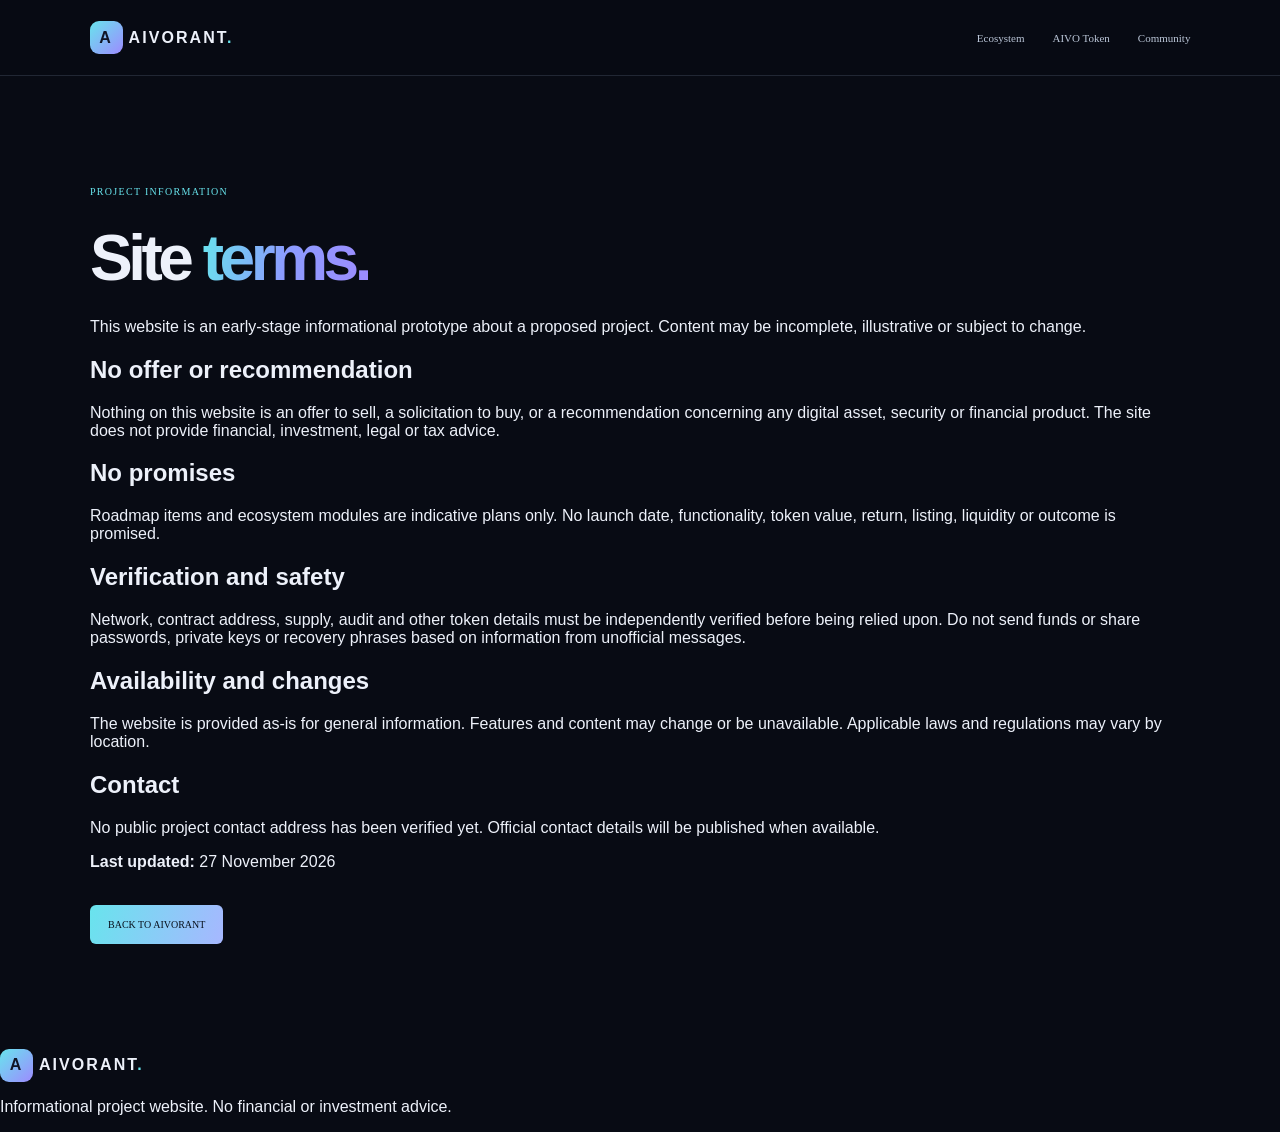
==== terms.html @ 702a3e5f "Add files via upload" ====
<!doctype html>
<html lang="en"><head><meta charset="utf-8"><meta name="viewport" content="width=device-width,initial-scale=1"><meta name="theme-color" content="#080b14"><meta name="robots" content="index,follow"><title>Site Terms — AIVORANT</title><link rel="icon" type="image/svg+xml" href="favicon.svg"><link rel="stylesheet" href="styles.css"></head>
<body><header><a class="brand" href="index.html"><b>A</b> AIVORANT<span>.</span></a><nav><a href="index.html#ecosystem">Ecosystem</a><a href="index.html#token">AIVO Token</a><a href="index.html#community">Community</a></nav></header>
<main class="section"><label>PROJECT INFORMATION</label><h1 style="font-size:clamp(38px,6vw,64px)">Site <em>terms.</em></h1><p>This website is an early-stage informational prototype about a proposed project. Content may be incomplete, illustrative or subject to change.</p>
<h2>No offer or recommendation</h2><p>Nothing on this website is an offer to sell, a solicitation to buy, or a recommendation concerning any digital asset, security or financial product. The site does not provide financial, investment, legal or tax advice.</p>
<h2>No promises</h2><p>Roadmap items and ecosystem modules are indicative plans only. No launch date, functionality, token value, return, listing, liquidity or outcome is promised.</p>
<h2>Verification and safety</h2><p>Network, contract address, supply, audit and other token details must be independently verified before being relied upon. Do not send funds or share passwords, private keys or recovery phrases based on information from unofficial messages.</p>
<h2>Availability and changes</h2><p>The website is provided as-is for general information. Features and content may change or be unavailable. Applicable laws and regulations may vary by location.</p>
<h2>Contact</h2><p>No public project contact address has been verified yet. Official contact details will be published when available.</p><p><strong>Last updated:</strong> 27 November 2026</p><a class="button" href="index.html">BACK TO AIVORANT</a></main><footer><a class="brand" href="index.html"><b>A</b> AIVORANT<span>.</span></a><p>Informational project website. No financial or investment advice.</p></footer></body></html>
---- styles.css ----
*{box-sizing:border-box}html{scroll-behavior:smooth}body{margin:0;background:#080b14;color:#edf1fa;font-family:Manrope,Arial,sans-serif}a{color:inherit;text-decoration:none}:root{--cyan:#68e4ed;--violet:#9d8bff;--line:rgba(190,208,255,.14);--muted:#929db1}header{height:76px;padding:0 7%;display:flex;align-items:center;justify-content:space-between;border-bottom:1px solid var(--line);position:sticky;top:0;background:#080b14ed;backdrop-filter:blur(16px);z-index:5}.brand{font-weight:800;letter-spacing:.13em}.brand b{display:inline-grid;place-items:center;background:linear-gradient(135deg,var(--cyan),var(--violet));color:#101526;border-radius:9px;width:33px;height:33px}.brand span{color:var(--cyan)}nav{display:flex;gap:28px;font:11px 'DM Mono';color:#bac5d7}nav a:hover{color:var(--cyan)}#menu{display:none}.hero{min-height:650px;padding:65px 8%;display:grid;grid-template-columns:1fr 1fr;align-items:center;background:radial-gradient(ellipse at 75% 48%,#637dff20,transparent 36%)}label,.hero label,.section>label,.section label:first-child{font:10px 'DM Mono';letter-spacing:.13em;color:var(--cyan)}h1{font-size:clamp(48px,6.7vw,86px);line-height:.98;letter-spacing:-.07em;margin:28px 0}em{font-style:normal;background:linear-gradient(100deg,var(--cyan),#8c9cff,var(--violet));background-clip:text;color:transparent}.hero p,.heading p,.token-layout>div>p{max-width:480px;color:#a7b1c2;line-height:1.8;font-size:14px}.button{display:inline-block;background:linear-gradient(110deg,var(--cyan),#a7b7ff);color:#08101c;padding:14px 18px;border-radius:6px;font:10px 'DM Mono';margin:18px 8px 0 0}.ghost{background:transparent;color:#e4eaf6;border:1px solid var(--line)}.facts{display:flex;gap:28px;margin-top:55px}.facts span{font:9px 'DM Mono';color:#7f8da4;display:grid;gap:7px}.facts b{color:#e5eaf3}.visual{height:430px;display:grid;place-items:center;position:relative;perspective:800px}.core{width:220px;height:220px;border-radius:35%;display:grid;place-items:center;background:linear-gradient(145deg,#b5ffff,#6389ff 55%,#a58bff);box-shadow:inset -20px -20px 40px #101a47aa,0 35px 90px #6a8aff55;font-size:95px;font-weight:800;color:#10172a;transform:rotate(45deg);animation:float 6s infinite ease-in-out}.core span{color:#efffff}.orbit{position:absolute;border:1px solid #68e4ed55;border-radius:50%;transform:rotate(-25deg)}.o1{width:420px;height:160px}.o2{width:350px;height:300px;transform:rotate(55deg);border-color:#9d8bff55}.float{position:absolute;background:#111a2c;border:1px solid var(--line);padding:12px;color:var(--cyan)}.f1{top:14%;left:0}.f2{right:0;bottom:14%}@keyframes float{50%{transform:translateY(-16px) rotate(51deg)}}.ticker{padding:17px;text-align:center;border-block:1px solid var(--line);font:10px 'DM Mono';letter-spacing:.18em;color:var(--cyan)}.section{width:min(1100px,88%);margin:auto;padding:105px 0}.heading{display:flex;justify-content:space-between;align-items:end;gap:30px;margin:25px 0 40px}.heading h2,.token-layout h2,.closing h2{font-size:clamp(40px,5vw,64px);line-height:1.03;letter-spacing:-.06em;margin:0}.heading p{max-width:340px}.grid{display:grid;grid-template-columns:repeat(4,1fr);gap:13px}.grid article,.hub{padding:24px;background:linear-gradient(145deg,#141e30,#0d1422);border:1px solid var(--line);border-radius:10px;min-height:240px}.grid i{display:block;font-size:28px;color:var(--cyan);margin-bottom:25px}.grid small,.hub>small{font:9px 'DM Mono';color:#91a1b9}.grid h3,.hub h3{font-size:19px}.grid p,.hub p{font-size:11px;line-height:1.8;color:var(--muted)}.grid article>b{display:block;margin-top:20px;font:8px 'DM Mono';color:var(--cyan)}.token-section,.community{background:#0d1422;border-block:1px solid var(--line)}.token-layout{display:grid;grid-template-columns:1fr 1fr;gap:8%;align-items:center}.token-card{padding:25px;background:#080e1a;border:1px solid #68e4ed55;border-radius:12px}.token-card>small{font:9px 'DM Mono';color:var(--cyan)}.token-name{display:flex;align-items:center;gap:13px;padding:25px 0;border-bottom:1px solid var(--line)}.token-name>b{background:linear-gradient(135deg,var(--cyan),var(--violet));color:#111;width:48px;height:48px;display:grid;place-items:center;border-radius:12px;font-size:25px}.token-name span{display:block;color:var(--cyan);font:11px 'DM Mono';margin-top:5px}.token-card p{display:flex;justify-content:space-between;border-bottom:1px solid var(--line);padding:12px 0;font:9px 'DM Mono';color:#91a1b9}.token-card p strong{color:#edf1fa}.pending{color:#d7b978!important}.token-card aside{color:#c5b58d;font-size:10px;line-height:1.7}.roadmap{border-top:1px solid var(--line)}.roadmap article{display:grid;grid-template-columns:60px 1fr;padding:24px 0;border-bottom:1px solid var(--line);gap:15px}.roadmap article>b{font-size:28px;color:#53617a}.roadmap small{font:9px 'DM Mono';color:var(--cyan)}.roadmap h3{margin:7px 0}.roadmap p{color:var(--muted);font-size:12px}.community .section{padding-top:85px}.community-head{display:flex;justify-content:space-between}.grid.two{grid-template-columns:1fr 1fr}.hub{min-height:300px}.task{display:flex;gap:12px;align-items:center;padding:14px 0;border-bottom:1px solid var(--line);color:#dce4f2;font-size:12px;letter-spacing:0}.task input{accent-color:var(--cyan)}#progress{font:9px 'DM Mono';color:var(--cyan);margin-top:20px}.bar{height:5px;background:#293449;margin-top:9px}.bar i{display:block;width:0;height:100%;background:var(--cyan);transition:.2s}.activity{padding:17px 0;border-bottom:1px solid var(--line);font-size:11px}.activity span{float:right;color:var(--cyan);font:9px 'DM Mono'}.social{display:flex;justify-content:space-between;align-items:center;gap:20px;margin-top:45px;padding-top:30px;border-top:1px solid var(--line);font-size:10px;color:#aab7cb}.social small{color:var(--cyan);font:9px 'DM Mono'}.social p{color:var(--muted)}.closing{text-align:center;padding:100px 15px;background:radial-gradient(ellipse,#68e4ed13,transparent 60%)}.closing h2{margin:20px 0 28px}.footer{padding:27px 7%;border-top:1px solid var(--line)}.footer p{max-width:850px;color:#748198;font-size:9px;line-height:1.7;margin-top:18px}@media(max-width:800px){header{padding:0 5%}#menu{display:block;background:none;color:white;border:0;font-size:23px}nav{display:none;position:absolute;top:76px;left:0;right:0;padding:22px;background:#0d1422;flex-direction:column}nav.open{display:flex}.hero{grid-template-columns:1fr;padding:40px 6% 70px}.visual{grid-row:1;height:330px}.hero>div:first-child{grid-row:2}.hero h1{font-size:clamp(48px,12vw,75px)}.section{padding:75px 0}.heading{display:block}.heading p{margin-top:15px}.grid{grid-template-columns:repeat(2,1fr)}.token-layout{grid-template-columns:1fr;gap:30px}.grid.two{grid-template-columns:1fr}.social{display:block}.social>div+div{margin-top:18px}}@media(max-width:450px){.visual{height:285px}.core{width:175px;height:175px;font-size:72px}.o1{width:300px}.o2{width:270px}.grid{grid-template-columns:1fr}.facts{gap:14px}.facts span{font-size:8px}.facts b{font-size:9px}.float{font-size:8px;padding:9px}.section{width:88%}.token-card{padding:18px}}
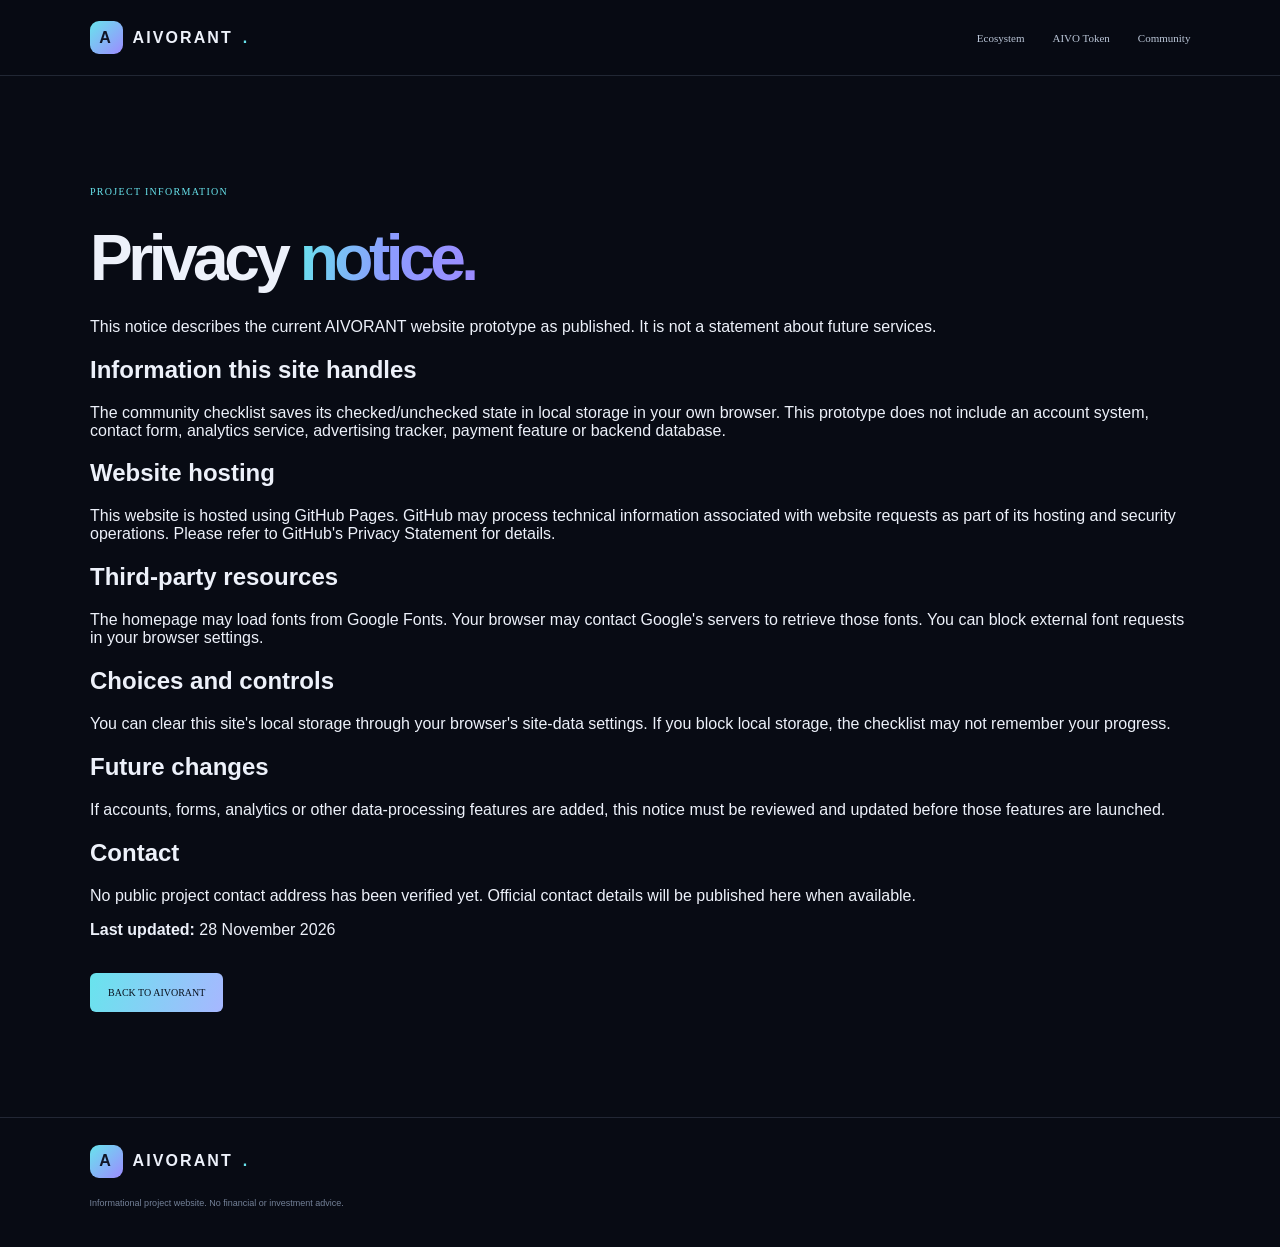
==== commit c6566b9f: "Update terms.html" ====
--- a/terms.html
+++ b/terms.html
@@ -1,9 +1,93 @@
+
 <!doctype html>
-<html lang="en"><head><meta charset="utf-8"><meta name="viewport" content="width=device-width,initial-scale=1"><meta name="theme-color" content="#080b14"><meta name="robots" content="index,follow"><title>Site Terms — AIVORANT</title><link rel="icon" type="image/svg+xml" href="favicon.svg"><link rel="stylesheet" href="styles.css"></head>
-<body><header><a class="brand" href="index.html"><b>A</b> AIVORANT<span>.</span></a><nav><a href="index.html#ecosystem">Ecosystem</a><a href="index.html#token">AIVO Token</a><a href="index.html#community">Community</a></nav></header>
-<main class="section"><label>PROJECT INFORMATION</label><h1 style="font-size:clamp(38px,6vw,64px)">Site <em>terms.</em></h1><p>This website is an early-stage informational prototype about a proposed project. Content may be incomplete, illustrative or subject to change.</p>
-<h2>No offer or recommendation</h2><p>Nothing on this website is an offer to sell, a solicitation to buy, or a recommendation concerning any digital asset, security or financial product. The site does not provide financial, investment, legal or tax advice.</p>
-<h2>No promises</h2><p>Roadmap items and ecosystem modules are indicative plans only. No launch date, functionality, token value, return, listing, liquidity or outcome is promised.</p>
-<h2>Verification and safety</h2><p>Network, contract address, supply, audit and other token details must be independently verified before being relied upon. Do not send funds or share passwords, private keys or recovery phrases based on information from unofficial messages.</p>
-<h2>Availability and changes</h2><p>The website is provided as-is for general information. Features and content may change or be unavailable. Applicable laws and regulations may vary by location.</p>
-<h2>Contact</h2><p>No public project contact address has been verified yet. Official contact details will be published when available.</p><p><strong>Last updated:</strong> 27 November 2026</p><a class="button" href="index.html">BACK TO AIVORANT</a></main><footer><a class="brand" href="index.html"><b>A</b> AIVORANT<span>.</span></a><p>Informational project website. No financial or investment advice.</p></footer></body></html>
+<html lang="en">
+<head>
+  <meta charset="utf-8">
+  <meta name="viewport" content="width=device-width,initial-scale=1">
+  <meta name="theme-color" content="#080b14">
+  <meta name="robots" content="index,follow">
+  <title>Privacy Notice — AIVORANT</title>
+  <link rel="icon" type="image/svg+xml" href="favicon.svg">
+  <link rel="stylesheet" href="styles.css">
+</head>
+
+<body>
+<header>
+  <a class="brand" href="index.html">
+    <b>A</b> AIVORANT<span>.</span>
+  </a>
+  <nav>
+    <a href="index.html#ecosystem">Ecosystem</a>
+    <a href="index.html#token">AIVO Token</a>
+    <a href="index.html#community">Community</a>
+  </nav>
+</header>
+
+<main class="section">
+  <label>PROJECT INFORMATION</label>
+
+  <h1 style="font-size:clamp(38px,6vw,64px)">
+    Privacy <em>notice.</em>
+  </h1>
+
+  <p>
+    This notice describes the current AIVORANT website prototype
+    as published. It is not a statement about future services.
+  </p>
+
+  <h2>Information this site handles</h2>
+  <p>
+    The community checklist saves its checked/unchecked state
+    in local storage in your own browser. This prototype does not
+    include an account system, contact form, analytics service,
+    advertising tracker, payment feature or backend database.
+  </p>
+
+  <h2>Website hosting</h2>
+  <p>
+    This website is hosted using GitHub Pages. GitHub may process
+    technical information associated with website requests as
+    part of its hosting and security operations. Please refer to
+    GitHub's Privacy Statement for details.
+  </p>
+
+  <h2>Third-party resources</h2>
+  <p>
+    The homepage may load fonts from Google Fonts. Your browser
+    may contact Google's servers to retrieve those fonts.
+    You can block external font requests in your browser settings.
+  </p>
+
+  <h2>Choices and controls</h2>
+  <p>
+    You can clear this site's local storage through your browser's
+    site-data settings. If you block local storage, the checklist
+    may not remember your progress.
+  </p>
+
+  <h2>Future changes</h2>
+  <p>
+    If accounts, forms, analytics or other data-processing
+    features are added, this notice must be reviewed and updated
+    before those features are launched.
+  </p>
+
+  <h2>Contact</h2>
+  <p>
+    No public project contact address has been verified yet.
+    Official contact details will be published here when available.
+  </p>
+
+  <p><strong>Last updated:</strong> 28 November 2026</p>
+
+  <a class="button" href="index.html">BACK TO AIVORANT</a>
+</main>
+
+<footer>
+  <a class="brand" href="index.html">
+    <b>A</b> AIVORANT<span>.</span>
+  </a>
+  <p>Informational project website. No financial or investment advice.</p>
+</footer>
+</body>
+</html>
--- a/styles.css
+++ b/styles.css
@@ -1 +1,602 @@
-*{box-sizing:border-box}html{scroll-behavior:smooth}body{margin:0;background:#080b14;color:#edf1fa;font-family:Manrope,Arial,sans-serif}a{color:inherit;text-decoration:none}:root{--cyan:#68e4ed;--violet:#9d8bff;--line:rgba(190,208,255,.14);--muted:#929db1}header{height:76px;padding:0 7%;display:flex;align-items:center;justify-content:space-between;border-bottom:1px solid var(--line);position:sticky;top:0;background:#080b14ed;backdrop-filter:blur(16px);z-index:5}.brand{font-weight:800;letter-spacing:.13em}.brand b{display:inline-grid;place-items:center;background:linear-gradient(135deg,var(--cyan),var(--violet));color:#101526;border-radius:9px;width:33px;height:33px}.brand span{color:var(--cyan)}nav{display:flex;gap:28px;font:11px 'DM Mono';color:#bac5d7}nav a:hover{color:var(--cyan)}#menu{display:none}.hero{min-height:650px;padding:65px 8%;display:grid;grid-template-columns:1fr 1fr;align-items:center;background:radial-gradient(ellipse at 75% 48%,#637dff20,transparent 36%)}label,.hero label,.section>label,.section label:first-child{font:10px 'DM Mono';letter-spacing:.13em;color:var(--cyan)}h1{font-size:clamp(48px,6.7vw,86px);line-height:.98;letter-spacing:-.07em;margin:28px 0}em{font-style:normal;background:linear-gradient(100deg,var(--cyan),#8c9cff,var(--violet));background-clip:text;color:transparent}.hero p,.heading p,.token-layout>div>p{max-width:480px;color:#a7b1c2;line-height:1.8;font-size:14px}.button{display:inline-block;background:linear-gradient(110deg,var(--cyan),#a7b7ff);color:#08101c;padding:14px 18px;border-radius:6px;font:10px 'DM Mono';margin:18px 8px 0 0}.ghost{background:transparent;color:#e4eaf6;border:1px solid var(--line)}.facts{display:flex;gap:28px;margin-top:55px}.facts span{font:9px 'DM Mono';color:#7f8da4;display:grid;gap:7px}.facts b{color:#e5eaf3}.visual{height:430px;display:grid;place-items:center;position:relative;perspective:800px}.core{width:220px;height:220px;border-radius:35%;display:grid;place-items:center;background:linear-gradient(145deg,#b5ffff,#6389ff 55%,#a58bff);box-shadow:inset -20px -20px 40px #101a47aa,0 35px 90px #6a8aff55;font-size:95px;font-weight:800;color:#10172a;transform:rotate(45deg);animation:float 6s infinite ease-in-out}.core span{color:#efffff}.orbit{position:absolute;border:1px solid #68e4ed55;border-radius:50%;transform:rotate(-25deg)}.o1{width:420px;height:160px}.o2{width:350px;height:300px;transform:rotate(55deg);border-color:#9d8bff55}.float{position:absolute;background:#111a2c;border:1px solid var(--line);padding:12px;color:var(--cyan)}.f1{top:14%;left:0}.f2{right:0;bottom:14%}@keyframes float{50%{transform:translateY(-16px) rotate(51deg)}}.ticker{padding:17px;text-align:center;border-block:1px solid var(--line);font:10px 'DM Mono';letter-spacing:.18em;color:var(--cyan)}.section{width:min(1100px,88%);margin:auto;padding:105px 0}.heading{display:flex;justify-content:space-between;align-items:end;gap:30px;margin:25px 0 40px}.heading h2,.token-layout h2,.closing h2{font-size:clamp(40px,5vw,64px);line-height:1.03;letter-spacing:-.06em;margin:0}.heading p{max-width:340px}.grid{display:grid;grid-template-columns:repeat(4,1fr);gap:13px}.grid article,.hub{padding:24px;background:linear-gradient(145deg,#141e30,#0d1422);border:1px solid var(--line);border-radius:10px;min-height:240px}.grid i{display:block;font-size:28px;color:var(--cyan);margin-bottom:25px}.grid small,.hub>small{font:9px 'DM Mono';color:#91a1b9}.grid h3,.hub h3{font-size:19px}.grid p,.hub p{font-size:11px;line-height:1.8;color:var(--muted)}.grid article>b{display:block;margin-top:20px;font:8px 'DM Mono';color:var(--cyan)}.token-section,.community{background:#0d1422;border-block:1px solid var(--line)}.token-layout{display:grid;grid-template-columns:1fr 1fr;gap:8%;align-items:center}.token-card{padding:25px;background:#080e1a;border:1px solid #68e4ed55;border-radius:12px}.token-card>small{font:9px 'DM Mono';color:var(--cyan)}.token-name{display:flex;align-items:center;gap:13px;padding:25px 0;border-bottom:1px solid var(--line)}.token-name>b{background:linear-gradient(135deg,var(--cyan),var(--violet));color:#111;width:48px;height:48px;display:grid;place-items:center;border-radius:12px;font-size:25px}.token-name span{display:block;color:var(--cyan);font:11px 'DM Mono';margin-top:5px}.token-card p{display:flex;justify-content:space-between;border-bottom:1px solid var(--line);padding:12px 0;font:9px 'DM Mono';color:#91a1b9}.token-card p strong{color:#edf1fa}.pending{color:#d7b978!important}.token-card aside{color:#c5b58d;font-size:10px;line-height:1.7}.roadmap{border-top:1px solid var(--line)}.roadmap article{display:grid;grid-template-columns:60px 1fr;padding:24px 0;border-bottom:1px solid var(--line);gap:15px}.roadmap article>b{font-size:28px;color:#53617a}.roadmap small{font:9px 'DM Mono';color:var(--cyan)}.roadmap h3{margin:7px 0}.roadmap p{color:var(--muted);font-size:12px}.community .section{padding-top:85px}.community-head{display:flex;justify-content:space-between}.grid.two{grid-template-columns:1fr 1fr}.hub{min-height:300px}.task{display:flex;gap:12px;align-items:center;padding:14px 0;border-bottom:1px solid var(--line);color:#dce4f2;font-size:12px;letter-spacing:0}.task input{accent-color:var(--cyan)}#progress{font:9px 'DM Mono';color:var(--cyan);margin-top:20px}.bar{height:5px;background:#293449;margin-top:9px}.bar i{display:block;width:0;height:100%;background:var(--cyan);transition:.2s}.activity{padding:17px 0;border-bottom:1px solid var(--line);font-size:11px}.activity span{float:right;color:var(--cyan);font:9px 'DM Mono'}.social{display:flex;justify-content:space-between;align-items:center;gap:20px;margin-top:45px;padding-top:30px;border-top:1px solid var(--line);font-size:10px;color:#aab7cb}.social small{color:var(--cyan);font:9px 'DM Mono'}.social p{color:var(--muted)}.closing{text-align:center;padding:100px 15px;background:radial-gradient(ellipse,#68e4ed13,transparent 60%)}.closing h2{margin:20px 0 28px}.footer{padding:27px 7%;border-top:1px solid var(--line)}.footer p{max-width:850px;color:#748198;font-size:9px;line-height:1.7;margin-top:18px}@media(max-width:800px){header{padding:0 5%}#menu{display:block;background:none;color:white;border:0;font-size:23px}nav{display:none;position:absolute;top:76px;left:0;right:0;padding:22px;background:#0d1422;flex-direction:column}nav.open{display:flex}.hero{grid-template-columns:1fr;padding:40px 6% 70px}.visual{grid-row:1;height:330px}.hero>div:first-child{grid-row:2}.hero h1{font-size:clamp(48px,12vw,75px)}.section{padding:75px 0}.heading{display:block}.heading p{margin-top:15px}.grid{grid-template-columns:repeat(2,1fr)}.token-layout{grid-template-columns:1fr;gap:30px}.grid.two{grid-template-columns:1fr}.social{display:block}.social>div+div{margin-top:18px}}@media(max-width:450px){.visual{height:285px}.core{width:175px;height:175px;font-size:72px}.o1{width:300px}.o2{width:270px}.grid{grid-template-columns:1fr}.facts{gap:14px}.facts span{font-size:8px}.facts b{font-size:9px}.float{font-size:8px;padding:9px}.section{width:88%}.token-card{padding:18px}}+
+*{box-sizing:border-box}
+html{scroll-behavior:smooth}
+body{margin:0;background:#080b14;color:#edf1fa;font-family:Manrope,Arial,sans-serif}
+a{color:inherit;text-decoration:none}
+
+:root{
+  --cyan:#68e4ed;
+  --violet:#9d8bff;
+  --line:rgba(190,208,255,.14);
+  --muted:#929db1
+}
+
+header{
+  height:76px;
+  padding:0 7%;
+  display:flex;
+  align-items:center;
+  justify-content:space-between;
+  border-bottom:1px solid var(--line);
+  position:sticky;
+  top:0;
+  background:#080b14ed;
+  backdrop-filter:blur(16px);
+  z-index:5
+}
+
+.brand{font-weight:800;letter-spacing:.13em}
+.brand b{
+  display:inline-grid;
+  place-items:center;
+  background:linear-gradient(135deg,var(--cyan),var(--violet));
+  color:#101526;
+  border-radius:9px;
+  width:33px;
+  height:33px
+}
+.brand span{color:var(--cyan)}
+
+nav{
+  display:flex;
+  gap:28px;
+  font:11px 'DM Mono';
+  color:#bac5d7
+}
+nav a:hover{color:var(--cyan)}
+#menu{display:none}
+
+.hero{
+  min-height:650px;
+  padding:65px 8%;
+  display:grid;
+  grid-template-columns:1fr 1fr;
+  align-items:center;
+  background:radial-gradient(ellipse at 75% 48%,#637dff20,transparent 36%)
+}
+
+label,.hero label,.section>label,.section label:first-child{
+  font:10px 'DM Mono';
+  letter-spacing:.13em;
+  color:var(--cyan)
+}
+
+h1{
+  font-size:clamp(48px,6.7vw,86px);
+  line-height:.98;
+  letter-spacing:-.07em;
+  margin:28px 0
+}
+
+em{
+  font-style:normal;
+  background:linear-gradient(100deg,var(--cyan),#8c9cff,var(--violet));
+  background-clip:text;
+  color:transparent
+}
+
+.hero p,.heading p,.token-layout>div>p{
+  max-width:480px;
+  color:#a7b1c2;
+  line-height:1.8;
+  font-size:14px
+}
+
+.button{
+  display:inline-block;
+  background:linear-gradient(110deg,var(--cyan),#a7b7ff);
+  color:#08101c;
+  padding:14px 18px;
+  border-radius:6px;
+  font:10px 'DM Mono';
+  margin:18px 8px 0 0
+}
+
+.ghost{
+  background:transparent;
+  color:#e4eaf6;
+  border:1px solid var(--line)
+}
+
+.facts{
+  display:flex;
+  gap:28px;
+  margin-top:55px
+}
+.facts span{
+  font:9px 'DM Mono';
+  color:#7f8da4;
+  display:grid;
+  gap:7px
+}
+.facts b{color:#e5eaf3}
+
+.visual{
+  height:430px;
+  display:grid;
+  place-items:center;
+  position:relative;
+  perspective:800px
+}
+
+.core{
+  width:220px;
+  height:220px;
+  border-radius:35%;
+  display:grid;
+  place-items:center;
+  background:linear-gradient(145deg,#b5ffff,#6389ff 55%,#a58bff);
+  box-shadow:inset -20px -20px 40px #101a47aa,0 35px 90px #6a8aff55;
+  font-size:95px;
+  font-weight:800;
+  color:#10172a;
+  transform:rotate(45deg);
+  animation:float 6s infinite ease-in-out
+}
+.core span{color:#efffff}
+
+.orbit{
+  position:absolute;
+  border:1px solid #68e4ed55;
+  border-radius:50%;
+  transform:rotate(-25deg)
+}
+.o1{width:420px;height:160px}
+.o2{
+  width:350px;
+  height:300px;
+  transform:rotate(55deg);
+  border-color:#9d8bff55
+}
+
+.float{
+  position:absolute;
+  background:#111a2c;
+  border:1px solid var(--line);
+  padding:12px;
+  color:var(--cyan)
+}
+.f1{top:14%;left:0}
+.f2{right:0;bottom:14%}
+
+@keyframes float{
+  50%{transform:translateY(-16px) rotate(51deg)}
+}
+
+.ticker{
+  padding:17px;
+  text-align:center;
+  border-block:1px solid var(--line);
+  font:10px 'DM Mono';
+  letter-spacing:.18em;
+  color:var(--cyan)
+}
+
+.section{
+  width:min(1100px,88%);
+  margin:auto;
+  padding:105px 0
+}
+
+.heading{
+  display:flex;
+  justify-content:space-between;
+  align-items:end;
+  gap:30px;
+  margin:25px 0 40px
+}
+
+.heading h2,.token-layout h2,.closing h2{
+  font-size:clamp(40px,5vw,64px);
+  line-height:1.03;
+  letter-spacing:-.06em;
+  margin:0
+}
+.heading p{max-width:340px}
+
+.grid{
+  display:grid;
+  grid-template-columns:repeat(4,1fr);
+  gap:13px
+}
+
+.grid article,.hub{
+  padding:24px;
+  background:linear-gradient(145deg,#141e30,#0d1422);
+  border:1px solid var(--line);
+  border-radius:10px;
+  min-height:240px
+}
+
+.grid i{
+  display:block;
+  font-size:28px;
+  color:var(--cyan);
+  margin-bottom:25px
+}
+.grid small,.hub>small{
+  font:9px 'DM Mono';
+  color:#91a1b9
+}
+.grid h3,.hub h3{font-size:19px}
+.grid p,.hub p{
+  font-size:11px;
+  line-height:1.8;
+  color:var(--muted)
+}
+.grid article>b{
+  display:block;
+  margin-top:20px;
+  font:8px 'DM Mono';
+  color:var(--cyan)
+}
+
+.token-section,.community{
+  background:#0d1422;
+  border-block:1px solid var(--line)
+}
+
+.token-layout{
+  display:grid;
+  grid-template-columns:1fr 1fr;
+  gap:8%;
+  align-items:center
+}
+
+.token-card{
+  padding:25px;
+  background:#080e1a;
+  border:1px solid #68e4ed55;
+  border-radius:12px
+}
+.token-card>small{
+  font:9px 'DM Mono';
+  color:var(--cyan)
+}
+
+.token-name{
+  display:flex;
+  align-items:center;
+  gap:13px;
+  padding:25px 0;
+  border-bottom:1px solid var(--line)
+}
+.token-name>b{
+  background:linear-gradient(135deg,var(--cyan),var(--violet));
+  color:#111;
+  width:48px;
+  height:48px;
+  display:grid;
+  place-items:center;
+  border-radius:12px;
+  font-size:25px
+}
+.token-name span{
+  display:block;
+  color:var(--cyan);
+  font:11px 'DM Mono';
+  margin-top:5px
+}
+.token-card p{
+  display:flex;
+  justify-content:space-between;
+  border-bottom:1px solid var(--line);
+  padding:12px 0;
+  font:9px 'DM Mono';
+  color:#91a1b9
+}
+.token-card p strong{color:#edf1fa}
+.pending{color:#d7b978!important}
+.token-card aside{
+  color:#c5b58d;
+  font-size:10px;
+  line-height:1.7
+}
+
+.roadmap{border-top:1px solid var(--line)}
+.roadmap article{
+  display:grid;
+  grid-template-columns:60px 1fr;
+  padding:24px 0;
+  border-bottom:1px solid var(--line);
+  gap:15px
+}
+.roadmap article>b{
+  font-size:28px;
+  color:#53617a
+}
+.roadmap small{
+  font:9px 'DM Mono';
+  color:var(--cyan)
+}
+.roadmap h3{margin:7px 0}
+.roadmap p{
+  color:var(--muted);
+  font-size:12px
+}
+
+.community .section{padding-top:85px}
+.community-head{
+  display:flex;
+  justify-content:space-between
+}
+
+.grid.two{grid-template-columns:1fr 1fr}
+.hub{min-height:300px}
+
+.task{
+  display:flex;
+  gap:12px;
+  align-items:center;
+  padding:14px 0;
+  border-bottom:1px solid var(--line);
+  color:#dce4f2;
+  font-size:12px;
+  letter-spacing:0
+}
+.task input{accent-color:var(--cyan)}
+
+#progress{
+  font:9px 'DM Mono';
+  color:var(--cyan);
+  margin-top:20px
+}
+
+.bar{
+  height:5px;
+  background:#293449;
+  margin-top:9px
+}
+.bar i{
+  display:block;
+  width:0;
+  height:100%;
+  background:var(--cyan);
+  transition:.2s
+}
+
+.activity{
+  padding:17px 0;
+  border-bottom:1px solid var(--line);
+  font-size:11px
+}
+.activity span{
+  float:right;
+  color:var(--cyan);
+  font:9px 'DM Mono'
+}
+
+.social{
+  display:flex;
+  justify-content:space-between;
+  align-items:center;
+  gap:20px;
+  margin-top:45px;
+  padding-top:30px;
+  border-top:1px solid var(--line);
+  font-size:10px;
+  color:#aab7cb
+}
+.social small{
+  color:var(--cyan);
+  font:9px 'DM Mono'
+}
+.social p{color:var(--muted)}
+
+.closing{
+  text-align:center;
+  padding:100px 15px;
+  background:radial-gradient(ellipse,#68e4ed13,transparent 60%)
+}
+.closing h2{margin:20px 0 28px}
+
+/* Correct footer styling */
+footer{
+  padding:27px 7%;
+  border-top:1px solid var(--line)
+}
+footer p{
+  max-width:850px;
+  color:#748198;
+  font-size:9px;
+  line-height:1.7;
+  margin-top:18px
+}
+
+@media(max-width:800px){
+  header{padding:0 5%}
+  #menu{
+    display:block;
+    background:none;
+    color:white;
+    border:0;
+    font-size:23px
+  }
+  nav{
+    display:none;
+    position:absolute;
+    top:76px;
+    left:0;
+    right:0;
+    padding:22px;
+    background:#0d1422;
+    flex-direction:column
+  }
+  nav.open{display:flex}
+
+  .hero{
+    grid-template-columns:1fr;
+    padding:40px 6% 70px
+  }
+  .visual{
+    grid-row:1;
+    height:330px
+  }
+  .hero>div:first-child{grid-row:2}
+  .hero h1{font-size:clamp(48px,12vw,75px)}
+
+  .section{padding:75px 0}
+  .heading{display:block}
+  .heading p{margin-top:15px}
+  .grid{grid-template-columns:repeat(2,1fr)}
+  .token-layout{
+    grid-template-columns:1fr;
+    gap:30px
+  }
+  .grid.two{grid-template-columns:1fr}
+  .social{display:block}
+  .social>div+div{margin-top:18px}
+}
+
+@media(max-width:450px){
+  .visual{height:285px}
+  .core{
+    width:175px;
+    height:175px;
+    font-size:72px
+  }
+  .o1{width:300px}
+  .o2{width:270px}
+  .grid{grid-template-columns:1fr}
+  .facts{gap:14px}
+  .facts span{font-size:8px}
+  .facts b{font-size:9px}
+  .float{
+    font-size:8px;
+    padding:9px
+  }
+  .section{width:88%}
+  .token-card{padding:18px}
+}
+
+/* =====================================
+   AIVORANT MOBILE RESPONSIVE FIX
+   ===================================== */
+
+/* Prevent horizontal page overflow */
+html {
+  max-width: 100%;
+  overflow-x: clip;
+}
+
+body {
+  width: 100%;
+  max-width: 100%;
+  overflow-x: clip;
+}
+
+/* Keep layout elements within viewport */
+header,
+main,
+footer,
+section,
+.hero,
+.section,
+.token-layout,
+.grid,
+.social {
+  min-width: 0;
+  max-width: 100%;
+}
+
+/* New orbital logo */
+.brand {
+  display: inline-flex;
+  align-items: center;
+  gap: 10px;
+  min-width: 0;
+  letter-spacing: .13em;
+}
+
+.brand-logo {
+  width: 48px;
+  height: 48px;
+  display: block;
+  flex-shrink: 0;
+}
+
+footer .brand-logo {
+  width: 42px;
+  height: 42px;
+}
+
+/* Prevent long token information from overflowing */
+.token-card p {
+  gap: 12px;
+  flex-wrap: wrap;
+}
+
+.token-card p strong {
+  text-align: right;
+  overflow-wrap: anywhere;
+}
+
+/* Allow facts to wrap on smaller screens */
+.facts {
+  flex-wrap: wrap;
+}
+
+/* Keep orbital artwork inside the mobile viewport */
+.visual {
+  min-width: 0;
+  max-width: 100%;
+}
+
+.visual .orbit {
+  max-width: 100%;
+}
+
+/* Prevent oversized text and links */
+h1,
+h2,
+h3,
+p,
+a {
+  overflow-wrap: break-word;
+}
+
+/* Responsive mobile adjustments */
+@media (max-width: 450px) {
+  header {
+    padding-left: 5%;
+    padding-right: 5%;
+  }
+
+  .brand-logo {
+    width: 42px;
+    height: 42px;
+  }
+
+  .hero {
+    min-width: 0;
+    overflow: hidden;
+  }
+
+  .visual {
+    overflow: hidden;
+  }
+
+  .o1 {
+    width: min(300px, 95%);
+  }
+
+  .o2 {
+    width: min(270px, 90%);
+  }
+
+  .facts {
+    gap: 14px;
+  }
+
+  .token-card {
+    min-width: 0;
+  }
+
+  .social {
+    overflow-wrap: anywhere;
+  }
+
+  footer {
+    overflow-wrap: anywhere;
+  }
+}
